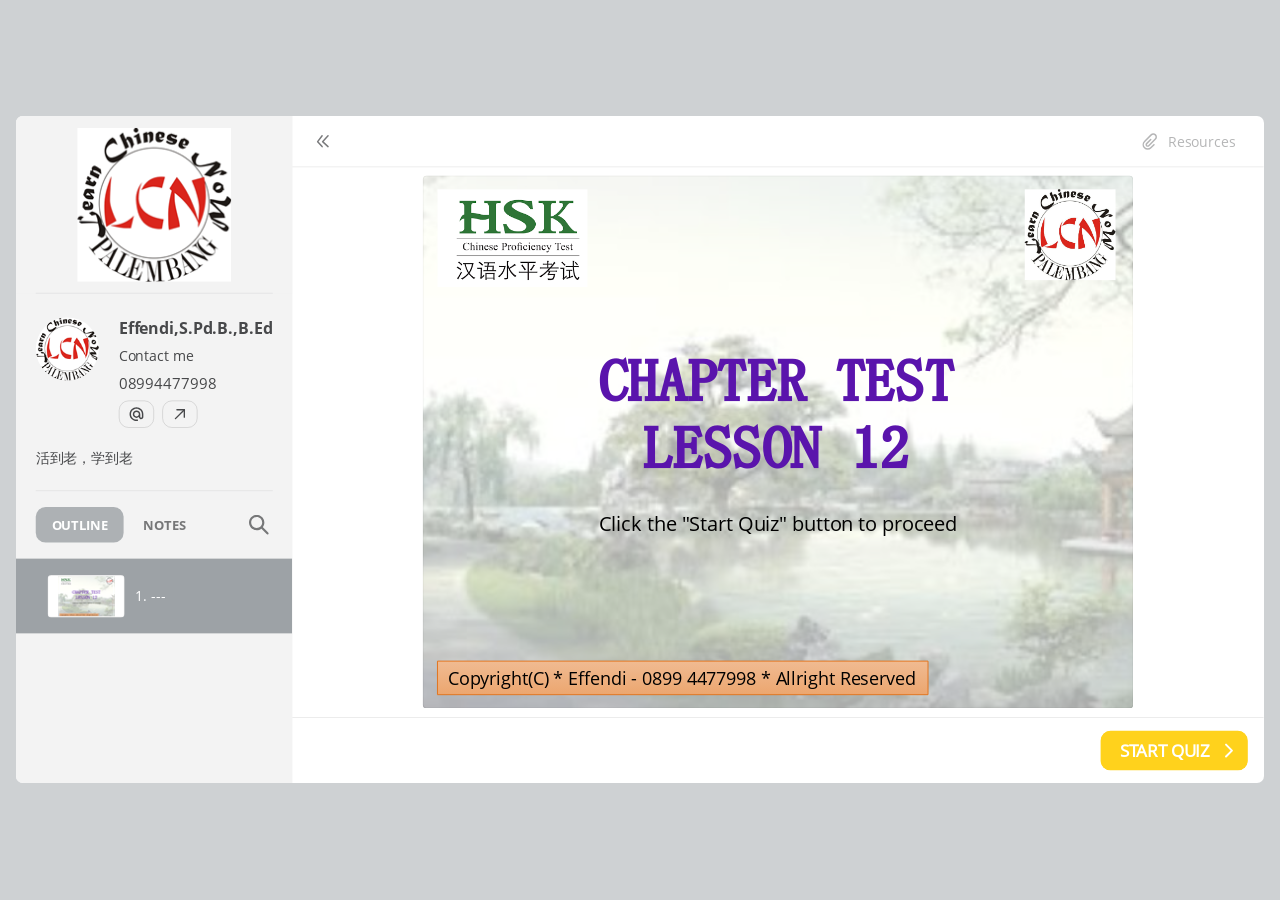
==== index.html @ 7f415748 "Add files via upload" ====
<!DOCTYPE html>
<!-- Created with iSpring --><!-- 1256 616 --><!--version 11.7.0.5 --><!--type html --><!--mainFolder ./ -->
<html style=background-color:#ced1d3;>
<head>
    <meta http-equiv="Content-Type" content="text/html;charset=utf-8"/><meta name="viewport" content="width=device-width,initial-scale=1,minimum-scale=1,maximum-scale=1,user-scalable=no"/><meta name="format-detection" content="telephone=no"/><meta name="apple-mobile-web-app-capable" content="yes"/><meta name="apple-mobile-web-app-status-bar-style" content="black"/><meta http-equiv="X-UA-Compatible" content="IE=edge"/><meta name="msapplication-tap-highlight" content="no"/><title>CHAPTER TEST 12</title><link rel="apple-touch-icon-precomposed" href="data/apple-touch-icon.png"/><link rel="shortcut icon" type="image/ico" href="data/favicon.ico"/><style>body {background-color:#ced1d3;}#spr0_45875804 {display:none;}</style>
    
    
    <style>
		#playerView {
			position:absolute;
			-webkit-tap-highlight-color:rgba(0,0,0,0);
			-webkit-user-select:none;
			-moz-user-select:none;
			-webkit-touch-callout:none;
			-webkit-user-drag:none;
		}
		#playerView * {
			position:absolute;
		}
		#preloader {
			width: 50px;
			height: 50px;
			position: absolute;
			top: 0;
			left: 0;
			bottom: 0;
			right: 0;
			margin: auto;
			border-radius: 10px;
			background-color: rgba(0, 0, 0, 0.5);
		}

		#preloader::after {
			content: '';
			position: absolute;
			background: url([data-uri]);
			background-size: cover;
			top: 0;
			left: 0;
			bottom: 0;
			right: 0;
			animation: preloader_spin 1s infinite linear;
			-webkit-animation: preloader_spin 1s infinite linear;
		}

		@keyframes preloader_spin { 0% {transform: rotate(0deg);} 100% {transform: rotate(360deg);} }
		@-webkit-keyframes preloader_spin { 0% {-webkit-transform: rotate(0deg);} 100% {-webkit-transform: rotate(360deg);}}
    </style>
</head>
<body>
	<div id="preloader"></div>
	<script src="data/browsersupport.js?4D5C2E0C"></script>
	<script src="data/player.js?4D5C2E0C"></script>
    <div id="content"></div>
    <div id="spr0_45875804"></div>
    <script>
		document.addEventListener("DOMContentLoaded", () => (function(startup){
			function start(savedPresentationState)
			{
				var presInfo = "eNq1Wd1y4sgVfhWVUnNnM4DBgHORSEKMVZYRi4Q9k90pqpEa6LWQGKmF1+uiavcuF3mOvUtVLnKXPE2qNpW7vEJOd0sgIX5s72TGNlb316e/89un5WeZyFfyc7fZ6V42G7XzXutCPW+0q+p557KqnzfUhqY1e0q70e2s5TOZAli7VgaOPpQc3XakWh1GXTZ8bd9cSI4Fj4/yFSw+k+fyVbMBny7MumGE7WU0brcvO+1aA1DLlXxVr9Yuz+SEUSBxnBCKx7VapVWpjpu/ZxD56ttnOYBZfTrFgUfO7MrAq6iVM7WiewD4ntEJA4pcKi0wDExg4N9//8evf/7bf376+b///Muvf/1F/C5oyXNKl1ffvf/u/ePjY2WSeGEwmyBSeQwjbxnhOK644QKgGKC+GyyRjxcTFMz+OFsg4qeTwEqutjudRqPV6nTaMDKQr565HT1E0Xfvl/OQhrXKMpilxmhwW3Qa6zNZY1C/iPfDWR5ea15yPHyuX8WaeWE88VHwIK/Xn7kW3HrP8gP7AY80SvCZjDZmXS5hWcwfAXJR576aIj/GfJj/tv68PhPoIC6gG8fRyyL64oRsmkfXTqCXx9FMzS14WiRyycHCEmXJfhHcPA5e5cHt45zjfTQOo/EeHofR0wK6cwI9KaBbx9GrpIA+oeXKy6PT7D+IpgXerep+awNcXhQimEV6DEHOk/GZBbQY93ej4EyOWLjIax71z/I0k7rO9o2ZrC9A44uaZuVmXSqKEwXAlM3z/diSgMmc5p6YyC80W75cbtL7S0J+XProCUeV7+M0TeHDYHX3Qm+rarXbOq82qp3zRq1WPVd7F3UovnqrWtfUhtJrr4WNctJqQpBTLCN0vpjkykirzatI4wJ4eRtlwEJVbrUqrw/[base64]/zJGiQ9s1kjp2HgWYmlklNg0dti0OrVqLU+mWe1km6NdhLeLyEcGCG/u7C7ZeEEmoe+VaDS/Oo1tjIBQflBP4FzH0RB5JIG8r7GqGPphFPNSFxMPq8h9mEVhEnhsiE8C+d/1Lth/oBwukUvoE6w9E1kJmlmm0eVlkAnQoa/BAd3KUVxKVrggrdNV6srlm6RdhyscFYTpNb2u118hzME/0IKERqvRbiivlLBHrR7/90o5ZYVeTseE7u63OGyJZoccrundWvfken70HGLwEmsICW/zyDIiCxQ9qQmlYXCQRLde094maI9n1FZX67xKGs+330qJC/kadEqGfpmTdkWUqbxITozdMPBOu+y3iHpJOlUrL5C4z3FvIHbIdW8i9bY82SPkTUVnzQ6LgEahP0AB5hfNAK3IDFESBrehx6CTJ9uHwsRO/GUUztgNUkV8JxygiY+97JheCHzM0A5ZYJ8E/FoyDx9NNMH+pslekZjAwqy5FhBNE7pse3IY7INi2XDa6MOolVAuO48cQNUZoCTGeSAbnEAcDRHFe6QPIrwqSx/iRxJ4+RGufz9ZTHAUl8atwH8qC2H6R4XN7kI/WWBNWPugJaYw30ML4j/tNFsLEpD4gQRaEtNwQX7kHtIzB6T7hMIwG1/OyWzuwze9I/gRezrsTfBGhUXiU+LjFd7QCbiOO7AYo8idb+5Sc8AEiGTeZN4DK2y2ZKoq1MRTmjcHO9Xyz/2Q4nivS3POg0iDAxVHRjAN907cwcbhRvmNLVNalFB/y2vCXcQucTIUvgc4oMKQ394Rpcids6M7Zn1aistUSGW7YRLFENQg8a7gsrx6B3hAWsaERYdcq9RY8hqMz0AdK5qm27ahmvpYGRrK2FRU3RyrinYzdqyxqn8w+rDoQyhR+JpjaYJnJAhIMJPCKR/gmcZeKB2UZTmOdTseKH3dBFFqCLotJJa9Rxb1lTvjg+IYVn+sjmB934al/U1VkDJLHhFh645j9D+whYrrQsEgE+JDBYJGmVJQ4PhiqEw6K1GntHOswUY1J1zu12vUNSxQaTgUGvGVjFbikVAKUBRxpUrrckbo6x+d1BLMEKxeH0EPhvrdFs0qDAmTsr72jdEf632Fc0yHDdNwPo1vLa69SG0pdiMMRSDCCM4ciVfYY6L61vBWMTMZXRK/Sghwt/W+ow/Hg2vLsQR/kWoSf0tZXsZ8Ne6Prd5Ys0Z9J3Ob9O6bkW4L841uVX34jsXsO8dygF02Zb8rybsDcfvcxTP9iLvuFWB9qwxvhCLaUIeB7vjecK7ZO1/QnGJPeiR0LhEbeh/IIbxCfiIiOstQIdVxFO36Fuww7lraiP9ij1THcExu09BNWLEogXsGs8cW2IPSWgIZt8qHAmpAXJpEZaBp9G/yOJMEDyWQsFYOJQoih2VlRBkM0nDcGJN1VgKkaWMQNAL39dhxM53uDLMQtoLiYLaXKOFiyuo7Q8sUyTjWTMsG22vKgDv5GFT/aIDhRiYkPbhMZ9vpPxAqTRPfT6N237Liit5xMEtfxoF97Jm2Rg7YmimU/bYHxJKaOYt97Jke6gNT+QSAIWaXn30QkSg8R/[base64]/AtfHOddU37pQ541A2yaEsLpmLb99awy3mzeomkJYpj9jeXgsHzJhHrjb5mges0Jy/DYdBsPRiNBC6YHbs0WwN7KtwjqcOBX9e6Hzsi2JmvF9Aogj8XSx9TzPcmjBhyxSGOpyE43sdwrnNvwSY8ClLH3EJlZaVKtT5CJLH8scoT1g1Lm5vyxCedpT37yadyxyMEZhZOm6h0EYsO/0lCvFdgNuKHJoyseN8qmMWVfdJsHY6TvmMo5qEYF4tBe/40Iys4CvkVLpXHcpdXSzhzdFHj0trFon2JsZfiwEl6l8XBNyPjT+OeAgW/u8/w6EkKQiohb4UCl7VtLruXSE8w5xGPzzHfcjrs/byEaJqBaVUAkfrHd5W92xbS+pDboafFiyU9tQMzU8ry8GYsKg/v9BJFjm1ja9C5DKFF+zrmjAlcakS9eaFRNwRebdiTe71I71eY+G0bph2dZpmmMoByqBosnW24tUD2x/EuToeSz+sl+xN2afIjnETdvIhFmDUvW1TfAj49XjRCadtB8mvcDvReV23DYafvPZ7EhKayePC9vLDx2DtV0U5k93a6q/eUkenwEa5DtECpJYA3O4FT/qIGFQneh4nv8dj0yQOvQ6A/HNLl83AawVWMjfoozrwpyt0fxGabEHm5IXIRcsoctq4MtWuwRV/jTaHGosYvzIEfmcKmY29aR3DoAlF3DvV0yt/y5fGiS8nMlxK1xduDPG5XqBiW0uGrPViIJ5Yo/FSBOh5s+8kSjG27kfytuIxQuLN9TvFps2yXQiGZ8BcG8S5upzd2FFVQ2dqEE9tMpm3kZrrQVjoGhM/X6aeQqEKLkN1GKpl4oJz6YXtPsHlnGodJ5Gbq5YHs2gSpyJsbQN7ytyNS9npkB5x5IdfS56dz3XT6QqcE2SZ/WiT2VQgHevtN92taSle0hGaIPDDGv376RcDEBSjNDAhX8ZwL1hW/EK3X/wNt8lYL";
				PresentationPlayer.start(presInfo, "content", "playerView", onPlayerInit, savedPresentationState);
				function onPlayerInit(player)
				{
					(function(player){
	(function(player)
{
	function findConnector(win)
	{
		var retries = 0;
		while (!win.ispringPresentationConnector && win.parent && win.parent != win)
		{
			++retries;
			if (retries > 7)
			{
				return null;
			}

			win = win.parent;
		}
		return win.ispringPresentationConnector;
	}

	function getConnector()
	{
		var api = findConnector(window);
		if (!api && window.opener && (typeof(window.opener) != "undefined"))
		{
			api = findConnector(window.opener);
		}
		return api;
	}

	try
	{
		var connector = getConnector();
		if (connector)
		{
			connector.register(player);
		}
	}
	catch (e) {}
})(player);

})(player);

					var preloader = document.getElementById("preloader");
					preloader.parentNode.removeChild(preloader);
				}
			}

			if (startup)
				startup(start);
			else
				start();
		})());
    </script>
</body>
</html>
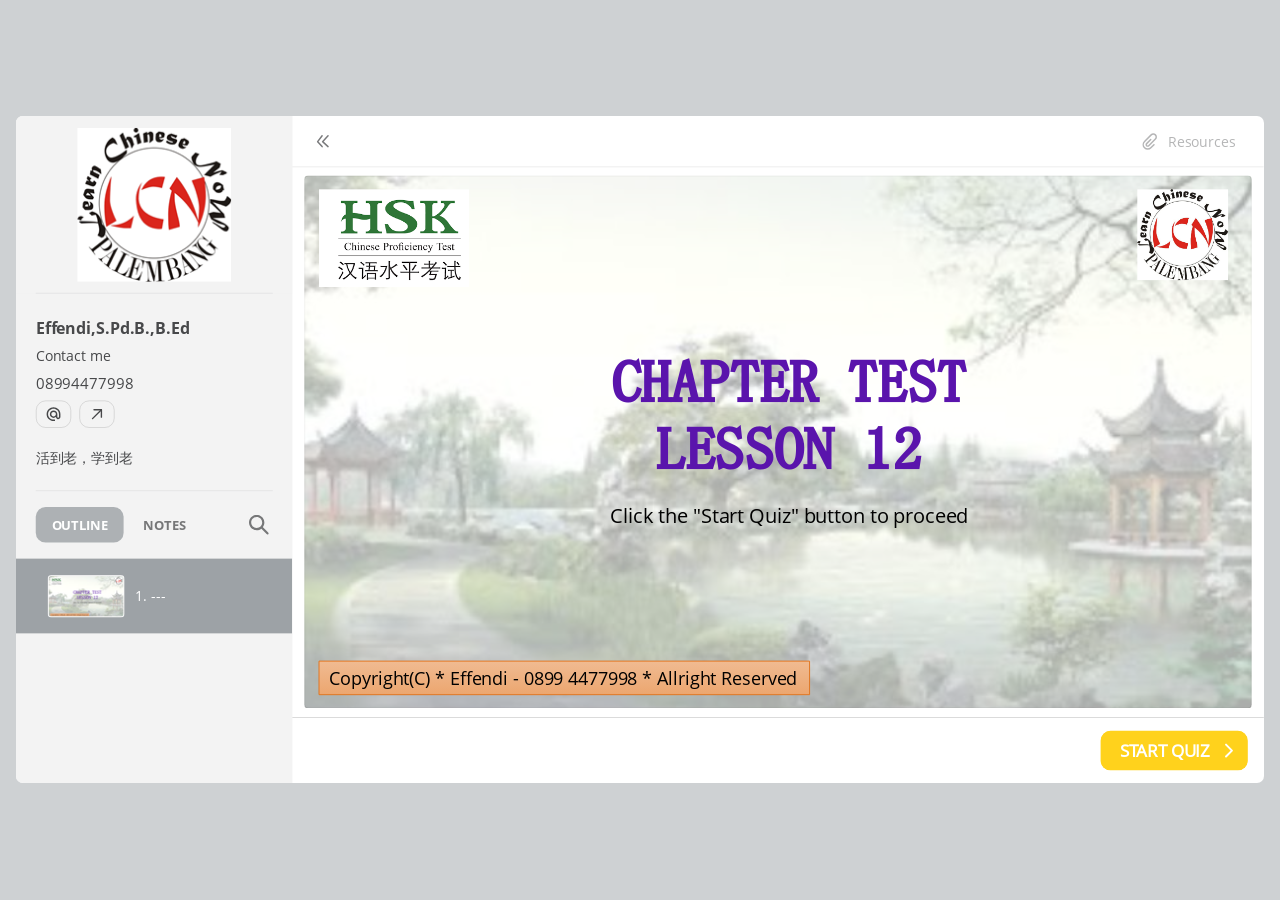
==== commit 02732136: "Add files via upload" ====
--- a/index.html
+++ b/index.html
@@ -2,7 +2,7 @@
 <!-- Created with iSpring --><!-- 1256 616 --><!--version 11.7.0.5 --><!--type html --><!--mainFolder ./ -->
 <html style=background-color:#ced1d3;>
 <head>
-    <meta http-equiv="Content-Type" content="text/html;charset=utf-8"/><meta name="viewport" content="width=device-width,initial-scale=1,minimum-scale=1,maximum-scale=1,user-scalable=no"/><meta name="format-detection" content="telephone=no"/><meta name="apple-mobile-web-app-capable" content="yes"/><meta name="apple-mobile-web-app-status-bar-style" content="black"/><meta http-equiv="X-UA-Compatible" content="IE=edge"/><meta name="msapplication-tap-highlight" content="no"/><title>CHAPTER TEST 12</title><link rel="apple-touch-icon-precomposed" href="data/apple-touch-icon.png"/><link rel="shortcut icon" type="image/ico" href="data/favicon.ico"/><style>body {background-color:#ced1d3;}#spr0_45875804 {display:none;}</style>
+    <meta http-equiv="Content-Type" content="text/html;charset=utf-8"/><meta name="viewport" content="width=device-width,initial-scale=1,minimum-scale=1,maximum-scale=1,user-scalable=no"/><meta name="format-detection" content="telephone=no"/><meta name="apple-mobile-web-app-capable" content="yes"/><meta name="apple-mobile-web-app-status-bar-style" content="black"/><meta http-equiv="X-UA-Compatible" content="IE=edge"/><meta name="msapplication-tap-highlight" content="no"/><title>CHAPTER TEST 12</title><link rel="apple-touch-icon-precomposed" href="data/apple-touch-icon.png"/><link rel="shortcut icon" type="image/ico" href="data/favicon.ico"/><style>body {background-color:#ced1d3;}#spr0_4dc2e122 {display:none;}</style>
     
     
     <style>
@@ -49,15 +49,15 @@
 </head>
 <body>
 	<div id="preloader"></div>
-	<script src="data/browsersupport.js?4D5C2E0C"></script>
-	<script src="data/player.js?4D5C2E0C"></script>
+	<script src="data/browsersupport.js?5E1FF1C6"></script>
+	<script src="data/player.js?5E1FF1C6"></script>
     <div id="content"></div>
-    <div id="spr0_45875804"></div>
+    <div id="spr0_4dc2e122"></div>
     <script>
 		document.addEventListener("DOMContentLoaded", () => (function(startup){
 			function start(savedPresentationState)
 			{
-				var presInfo = "eNq1Wd1y4sgVfhWVUnNnM4DBgHORSEKMVZYRi4Q9k90pqpEa6LWQGKmF1+uiavcuF3mOvUtVLnKXPE2qNpW7vEJOd0sgIX5s72TGNlb316e/89un5WeZyFfyc7fZ6V42G7XzXutCPW+0q+p557KqnzfUhqY1e0q70e2s5TOZAli7VgaOPpQc3XakWh1GXTZ8bd9cSI4Fj4/yFSw+k+fyVbMBny7MumGE7WU0brcvO+1aA1DLlXxVr9Yuz+SEUSBxnBCKx7VapVWpjpu/ZxD56ttnOYBZfTrFgUfO7MrAq6iVM7WiewD4ntEJA4pcKi0wDExg4N9//8evf/7bf376+b///Muvf/1F/C5oyXNKl1ffvf/u/ePjY2WSeGEwmyBSeQwjbxnhOK644QKgGKC+GyyRjxcTFMz+OFsg4qeTwEqutjudRqPV6nTaMDKQr565HT1E0Xfvl/OQhrXKMpilxmhwW3Qa6zNZY1C/iPfDWR5ea15yPHyuX8WaeWE88VHwIK/Xn7kW3HrP8gP7AY80SvCZjDZmXS5hWcwfAXJR576aIj/GfJj/tv68PhPoIC6gG8fRyyL64oRsmkfXTqCXx9FMzS14WiRyycHCEmXJfhHcPA5e5cHt45zjfTQOo/EeHofR0wK6cwI9KaBbx9GrpIA+oeXKy6PT7D+IpgXerep+awNcXhQimEV6DEHOk/GZBbQY93ej4EyOWLjIax71z/I0k7rO9o2ZrC9A44uaZuVmXSqKEwXAlM3z/diSgMmc5p6YyC80W75cbtL7S0J+XProCUeV7+M0TeHDYHX3Qm+rarXbOq82qp3zRq1WPVd7F3UovnqrWtfUhtJrr4WNctJqQpBTLCN0vpjkykirzatI4wJ4eRtlwEJVbrUqrw/[base64]/zJGiQ9s1kjp2HgWYmlklNg0dti0OrVqLU+mWe1km6NdhLeLyEcGCG/u7C7ZeEEmoe+VaDS/Oo1tjIBQflBP4FzH0RB5JIG8r7GqGPphFPNSFxMPq8h9mEVhEnhsiE8C+d/1Lth/oBwukUvoE6w9E1kJmlmm0eVlkAnQoa/BAd3KUVxKVrggrdNV6srlm6RdhyscFYTpNb2u118hzME/0IKERqvRbiivlLBHrR7/90o5ZYVeTseE7u63OGyJZoccrundWvfken70HGLwEmsICW/zyDIiCxQ9qQmlYXCQRLde094maI9n1FZX67xKGs+330qJC/kadEqGfpmTdkWUqbxITozdMPBOu+y3iHpJOlUrL5C4z3FvIHbIdW8i9bY82SPkTUVnzQ6LgEahP0AB5hfNAK3IDFESBrehx6CTJ9uHwsRO/GUUztgNUkV8JxygiY+97JheCHzM0A5ZYJ8E/FoyDx9NNMH+pslekZjAwqy5FhBNE7pse3IY7INi2XDa6MOolVAuO48cQNUZoCTGeSAbnEAcDRHFe6QPIrwqSx/iRxJ4+RGufz9ZTHAUl8atwH8qC2H6R4XN7kI/WWBNWPugJaYw30ML4j/tNFsLEpD4gQRaEtNwQX7kHtIzB6T7hMIwG1/OyWzuwze9I/gRezrsTfBGhUXiU+LjFd7QCbiOO7AYo8idb+5Sc8AEiGTeZN4DK2y2ZKoq1MRTmjcHO9Xyz/2Q4nivS3POg0iDAxVHRjAN907cwcbhRvmNLVNalFB/y2vCXcQucTIUvgc4oMKQ394Rpcids6M7Zn1aistUSGW7YRLFENQg8a7gsrx6B3hAWsaERYdcq9RY8hqMz0AdK5qm27ahmvpYGRrK2FRU3RyrinYzdqyxqn8w+rDoQyhR+JpjaYJnJAhIMJPCKR/gmcZeKB2UZTmOdTseKH3dBFFqCLotJJa9Rxb1lTvjg+IYVn+sjmB934al/U1VkDJLHhFh645j9D+whYrrQsEgE+JDBYJGmVJQ4PhiqEw6K1GntHOswUY1J1zu12vUNSxQaTgUGvGVjFbikVAKUBRxpUrrckbo6x+d1BLMEKxeH0EPhvrdFs0qDAmTsr72jdEf632Fc0yHDdNwPo1vLa69SG0pdiMMRSDCCM4ciVfYY6L61vBWMTMZXRK/Sghwt/W+ow/Hg2vLsQR/kWoSf0tZXsZ8Ne6Prd5Ys0Z9J3Ob9O6bkW4L841uVX34jsXsO8dygF02Zb8rybsDcfvcxTP9iLvuFWB9qwxvhCLaUIeB7vjecK7ZO1/QnGJPeiR0LhEbeh/IIbxCfiIiOstQIdVxFO36Fuww7lraiP9ij1THcExu09BNWLEogXsGs8cW2IPSWgIZt8qHAmpAXJpEZaBp9G/yOJMEDyWQsFYOJQoih2VlRBkM0nDcGJN1VgKkaWMQNAL39dhxM53uDLMQtoLiYLaXKOFiyuo7Q8sUyTjWTMsG22vKgDv5GFT/aIDhRiYkPbhMZ9vpPxAqTRPfT6N237Liit5xMEtfxoF97Jm2Rg7YmimU/bYHxJKaOYt97Jke6gNT+QSAIWaXn30QkSg8R/[base64]/AtfHOddU37pQ541A2yaEsLpmLb99awy3mzeomkJYpj9jeXgsHzJhHrjb5mges0Jy/DYdBsPRiNBC6YHbs0WwN7KtwjqcOBX9e6Hzsi2JmvF9Aogj8XSx9TzPcmjBhyxSGOpyE43sdwrnNvwSY8ClLH3EJlZaVKtT5CJLH8scoT1g1Lm5vyxCedpT37yadyxyMEZhZOm6h0EYsO/0lCvFdgNuKHJoyseN8qmMWVfdJsHY6TvmMo5qEYF4tBe/40Iys4CvkVLpXHcpdXSzhzdFHj0trFon2JsZfiwEl6l8XBNyPjT+OeAgW/u8/w6EkKQiohb4UCl7VtLruXSE8w5xGPzzHfcjrs/byEaJqBaVUAkfrHd5W92xbS+pDboafFiyU9tQMzU8ry8GYsKg/v9BJFjm1ja9C5DKFF+zrmjAlcakS9eaFRNwRebdiTe71I71eY+G0bph2dZpmmMoByqBosnW24tUD2x/EuToeSz+sl+xN2afIjnETdvIhFmDUvW1TfAj49XjRCadtB8mvcDvReV23DYafvPZ7EhKayePC9vLDx2DtV0U5k93a6q/eUkenwEa5DtECpJYA3O4FT/qIGFQneh4nv8dj0yQOvQ6A/HNLl83AawVWMjfoozrwpyt0fxGabEHm5IXIRcsoctq4MtWuwRV/jTaHGosYvzIEfmcKmY29aR3DoAlF3DvV0yt/y5fGiS8nMlxK1xduDPG5XqBiW0uGrPViIJ5Yo/FSBOh5s+8kSjG27kfytuIxQuLN9TvFps2yXQiGZ8BcG8S5upzd2FFVQ2dqEE9tMpm3kZrrQVjoGhM/X6aeQqEKLkN1GKpl4oJz6YXtPsHlnGodJ5Gbq5YHs2gSpyJsbQN7ytyNS9npkB5x5IdfS56dz3XT6QqcE2SZ/WiT2VQgHevtN92taSle0hGaIPDDGv376RcDEBSjNDAhX8ZwL1hW/EK3X/wNt8lYL";
+				var presInfo = "eNq1Wcty47gV/RUWU72zNaKsp7NIKIpqs0yLGpGyuzPTpYJISEJMkWoSlEfT5arJLot8x+xSlUV2ydekalLZ5RdyAZASKephezrdbUsEDi7OfeKC/UUm8rX85aqvda6a7e5lo1VrXdarNe2yozZ6l3q72WrV672q1mw/yxcyBbB2ow4dfSQ5uu1ISg1GXTZ8Y99eSY4Fj0/ydadZvZAX8nWjDp8uzLphhO1VNFFqrZbSaCkAW63l61pVaV7ICeNA4jghFE8UpdKqVCeN3zKIfP3dFzmAWX02w4FHLuzK0Kt0Kxfdiu4B4I+MTxhQ5FJpiWFgCgP//vs/fvnz3/7z05/++8+//PLXn8V3wUteULq6/v6b77+ZElrxN99/47vBCvl4OUXBHDAYMPmh38+XiPgVN1wKOnK13enU661Wp9OWnz9dyJp8/UX22S+mhIcoApnhPKysuDzYU2k0uS3g83lHIj7FgtlzMvVR8Cg/c07cCF/kR/YLHmmU4AsZba2zWsGimD8C5KrGbT5Dfoz5MP/2/On5QqCDuICun0aviuirM7JpHq2cQa9Oo5maO/CsSKTJwcISZcl+Edw4DV7nwe3TnONDNI6j8QEex9GzArpzBj0toFun0eukgD6j5drLo9MsPoqmBd6t6mFrA1xeFiKYxXksPz/z1PrCAlqM+/tRcCFHLLhYNiCGnGVSn7N9YybrM9D43E2TcbsuFcWJAmDG5vl+NJM5yz0xkZ9ptny12mb154T8uPLRBkeVP8ZpksKHweun3u52q73WZbVe7VzWFaV62e1f1S47Tb0FxbRbV/u8fsYFaYoQ5BSrB10sp8qufLTavHrUr4CXt1UGLFTlVqvy+vAd16haqVYVbqF6pVXvtOoNpdaus5Jew5eKwsrVclsz3AXUGmyiTZjQQqmlmxULWqjOcj/xfZl77hM3UooY9gOZU5CtFQ4kG/GKksB8qsIsoNXKUzibybBOhcyuVJvtdr3VbDRrkAI9RrXWqXWa7VaD890DeEXAHB6zUIO9p2c3V77y5vxc4dVox4KcZVH76ixIicX0PI2r/5cxSnxgs3pKx8bzEEtjo8Smvsem1VGqSp5Mo9rJNkf7CG8fkY8MEN7Y212y8ZJMQ98r0Wh8dRq7GAGh/KCehpGHoxHySAJ5r7CqGPphFPNSFxMPd5H7OI/CJPDYEJ8E8r/pX7G/QDlcIZfQDay9EFkJmlmm0eNlkAnQoWXAAd3JUV1K1rggrdNTa2rzTdJuwjWOCsJ0Ra/ptVcIc/APtCCh3qq36+orJRxQq8//vFJOWaGX0zGhqfs1Dluh+TGHa3pP6Z1dz4+eYwxeYg0h4W0eWUVkiaJNN6E0DI6S6NUU7W2CDnim2+ppnVdJ4/n2aylxIV+DTsnQL3PSvogylRfJibEbBt55l/0aUS9Jp2rlBRIPOe4NxI657k2k3pYnB4S8qeg8s8MioFHoD1GA+f0yQGsyR5SEwV3oMeh0Y/tQmNiJv4rCeYTjuIv4TjhAUx972TG9FPiYoR2yxD4J+LVkET6ZaIr9bZO9JjGBhVlzLSCaJnTZ9eQwOADFsuG00YdRK6Fcdh45hKozREmM80A2OIU4GiGKD0gfRnhdlj7CTyTw8iNc/0GynOIoLo1bgb8pC2H6R4XN7kM/WWJNWPuoJWYw30dL4m/2mq0lCUj8SAItiWm4JD9yD+mZA9J9QmGYrS8XZL7w4YfeE/yEPR32JnirwjLxKfHxGm/pBFzHPViMUeQutnepBWACRDJvMu+BFbZbMlVVauIZzZuDnWr550FIcXzQpTnnQaTBgYojI5iFByfuYeNwq/zWliktSqi/[base64]/YOTWoIZgtXrE+jhSL/foVmFIWFS1te+NQYTfaByjumwYRrOx8mdxbUXqS3FboShCEQYwZkj8Qp7StTAGt2pZiajR+JXCQHutj5w9NFkeGM5luAvUk1aLUIalpcxX00GE6s/0azxwMncJr37dqzbwnzju64+esdi9p1jOcAum7LfleTdg7hD7uKZfsJdDyqwvlNHt0IRbaTDQG/yYDg37NUtaE6xJz0RupCIDb0P5BBeIz8REZ1lqJDqOKp2cwd2mPQsbcy/2OOuYzgmt2noJqxYlMB9g9ljB+xDaS2BjDv1fQE1JC5NojLQNAa3eZxJgscSSFgrhxIFkcOyMqIOh2k4bo3JOisB0rQJCBqD+/rsuJnN9oZZCFtBcTDbS5RwMWUNnJFlimScaKZlg+01dcidfAqqfzDAcGMTkh5cprPt9B8IlWaJ76dRe2hZcUX/NJilL+PAPg5MW2MHbM0Uyr4dALGkZs5iHwemR/rQVD8CYITZ5ecQRCQKzxF9BMh3aeaUkoOPZ5lRlHFvmRCO2SBzN28pUuh4NOKhyuUaNpQCB6B3Q1OHTADwxzCRFmiN2WmyhnaAnyAQyCRKDxI2wZpBEiSpzJ51p0I2QVVwRobGvMnyO4yizQVfjRK6CCOQGkueKDUeF83Si82vRPUQSQb/6IIAMlwiElTSHUbqAxwUEKiWaUMR62UjvAJ6Ui9CTNpB8Ei1uSn1CMU4OgqZqKaZoSTV9w8Bb4z3Nyb8CN/cZF3TYalDHnXDLNrSgqna9oM16nHerF4iaYXi+AnuCgWD500i1hsDzQLXaU5ehsOg2XowGglcMDt2abYG9lS5R1KHA7+e9TBxRLAzXy+hUQR/Llc+ppjvTRgx5IpDHM9CcLyP4Vzn3oJNeBSkjrmDyspKVdf6AJHE8scqT1i3LG1uyxMfdZb27Defyh2PEJhZOG2j0kUsOvyNhHivwGzED00YWfO+VTCLK4ek2TocJwPHUM1jMS4Wg/b8aU7WcBTyK1wqj+Uur5Zw5uiixqW1i0X7CmMvxYGT9B6Lg2/Hxh8mfRUKfu+Q4dFGCkIqIW+NApe1bS67l0gbmPOIx+eYbzkd9n5eQjTNwLQqgEj9w7vKwW0LaX3M7dDT4uWKntuBmSlleXwzFpXHd3qJIqe2sTXoXEbQon0dc8YELjWi3rzQqFsCrzbs2b1epPcrTPy2DdOOTrNMUx1COewaLJ1tuLVA9sfxPk6Hks/rJfsP6dLkBziJenkRyzBrXnaogQV8+rxohNKug+TXuD3og961DYedvg94GhOayuLB9/LCxmPvXEU7k9276Z7eV8emw0e4DtESpZYA3uwETvmLGlQk+BAmvsdj0yePvA6B/nBIl8/DWQRXMTbqozjzpih3vxObbUPk5YbIRcg5c9i6OtJuwBYDjTeFGosavzAHfmQKm469bR3BoUtE3QXU0xl/y5fHiy4lM19K1BZvD/K4faFiWEqHrw9gIZ5YovBTBep4sOsnSzC27Vbyd+IyQuHO9inFp82yXQqFZMpfGMT7uL3e2FG7gsrOJpzYdjJtI7fThbbSMSB8vk4/hUQVWobsNlLJxAPl1A+7e4LNO9M4TCI3Uy8PZNcmSEXe3ADyjr8dkbLXI3vgzAu5lj4/neum0xc6Jcgu+dMicahCONDbb7tf01J7oiU0Q+SBMf71088CJi5AaWZAuIrnXLCu+YXo+fl/dvZEJw==";
 				PresentationPlayer.start(presInfo, "content", "playerView", onPlayerInit, savedPresentationState);
 				function onPlayerInit(player)
 				{
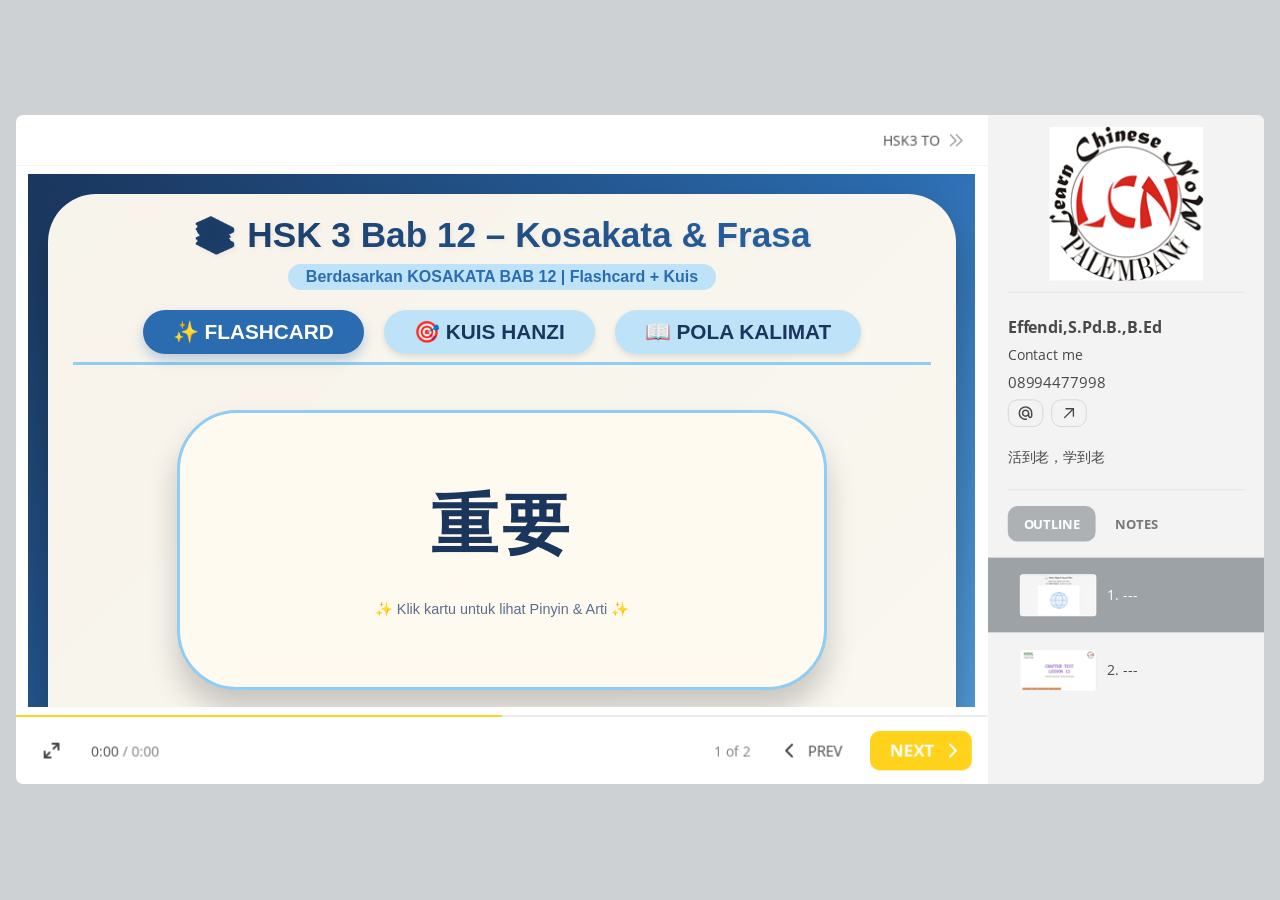
==== commit c90fd700: "Add files via upload" ====
--- a/index.html
+++ b/index.html
@@ -1,8 +1,8 @@
 <!DOCTYPE html>
-<!-- Created with iSpring --><!-- 1256 616 --><!--version 11.7.0.5 --><!--type html --><!--mainFolder ./ -->
+<!-- Created with iSpring --><!-- 1256 684 --><!--version 11.7.0.5 --><!--type html --><!--mainFolder ./ -->
 <html style=background-color:#ced1d3;>
 <head>
-    <meta http-equiv="Content-Type" content="text/html;charset=utf-8"/><meta name="viewport" content="width=device-width,initial-scale=1,minimum-scale=1,maximum-scale=1,user-scalable=no"/><meta name="format-detection" content="telephone=no"/><meta name="apple-mobile-web-app-capable" content="yes"/><meta name="apple-mobile-web-app-status-bar-style" content="black"/><meta http-equiv="X-UA-Compatible" content="IE=edge"/><meta name="msapplication-tap-highlight" content="no"/><title>CHAPTER TEST 12</title><link rel="apple-touch-icon-precomposed" href="data/apple-touch-icon.png"/><link rel="shortcut icon" type="image/ico" href="data/favicon.ico"/><style>body {background-color:#ced1d3;}#spr0_4dc2e122 {display:none;}</style>
+    <meta http-equiv="Content-Type" content="text/html;charset=utf-8"/><meta name="viewport" content="width=device-width,initial-scale=1,minimum-scale=1,maximum-scale=1,user-scalable=no"/><meta name="format-detection" content="telephone=no"/><meta name="apple-mobile-web-app-capable" content="yes"/><meta name="apple-mobile-web-app-status-bar-style" content="black"/><meta http-equiv="X-UA-Compatible" content="IE=edge"/><meta name="msapplication-tap-highlight" content="no"/><title>HSK3 BAB 12</title><link rel="apple-touch-icon-precomposed" href="data/apple-touch-icon.png"/><link rel="shortcut icon" type="image/ico" href="data/favicon.ico"/><style>body {background-color:#ced1d3;}#spr0_31853f {display:none;}</style>
     
     
     <style>
@@ -49,15 +49,15 @@
 </head>
 <body>
 	<div id="preloader"></div>
-	<script src="data/browsersupport.js?5E1FF1C6"></script>
-	<script src="data/player.js?5E1FF1C6"></script>
+	<script src="data/browsersupport.js?F86D7320"></script>
+	<script src="data/player.js?F86D7320"></script>
     <div id="content"></div>
-    <div id="spr0_4dc2e122"></div>
+    <div id="spr0_31853f"></div>
     <script>
 		document.addEventListener("DOMContentLoaded", () => (function(startup){
 			function start(savedPresentationState)
 			{
-				var presInfo = "eNq1Wcty47gV/RUWU72zNaKsp7NIKIpqs0yLGpGyuzPTpYJISEJMkWoSlEfT5arJLot8x+xSlUV2ydekalLZ5RdyAZASKephezrdbUsEDi7OfeKC/UUm8rX85aqvda6a7e5lo1VrXdarNe2yozZ6l3q72WrV672q1mw/yxcyBbB2ow4dfSQ5uu1ISg1GXTZ8Y99eSY4Fj0/ydadZvZAX8nWjDp8uzLphhO1VNFFqrZbSaCkAW63l61pVaV7ICeNA4jghFE8UpdKqVCeN3zKIfP3dFzmAWX02w4FHLuzK0Kt0Kxfdiu4B4I+MTxhQ5FJpiWFgCgP//vs/fvnz3/7z05/++8+//PLXn8V3wUteULq6/v6b77+ZElrxN99/47vBCvl4OUXBHDAYMPmh38+XiPgVN1wKOnK13enU661Wp9OWnz9dyJp8/UX22S+mhIcoApnhPKysuDzYU2k0uS3g83lHIj7FgtlzMvVR8Cg/c07cCF/kR/YLHmmU4AsZba2zWsGimD8C5KrGbT5Dfoz5MP/2/On5QqCDuICun0aviuirM7JpHq2cQa9Oo5maO/CsSKTJwcISZcl+Edw4DV7nwe3TnONDNI6j8QEex9GzArpzBj0toFun0eukgD6j5drLo9MsPoqmBd6t6mFrA1xeFiKYxXksPz/z1PrCAlqM+/tRcCFHLLhYNiCGnGVSn7N9YybrM9D43E2TcbsuFcWJAmDG5vl+NJM5yz0xkZ9ptny12mb154T8uPLRBkeVP8ZpksKHweun3u52q73WZbVe7VzWFaV62e1f1S47Tb0FxbRbV/u8fsYFaYoQ5BSrB10sp8qufLTavHrUr4CXt1UGLFTlVqvy+vAd16haqVYVbqF6pVXvtOoNpdaus5Jew5eKwsrVclsz3AXUGmyiTZjQQqmlmxULWqjOcj/xfZl77hM3UooY9gOZU5CtFQ4kG/GKksB8qsIsoNXKUzibybBOhcyuVJvtdr3VbDRrkAI9RrXWqXWa7VaD890DeEXAHB6zUIO9p2c3V77y5vxc4dVox4KcZVH76ixIicX0PI2r/5cxSnxgs3pKx8bzEEtjo8Smvsem1VGqSp5Mo9rJNkf7CG8fkY8MEN7Y212y8ZJMQ98r0Wh8dRq7GAGh/KCehpGHoxHySAJ5r7CqGPphFPNSFxMPd5H7OI/CJPDYEJ8E8r/pX7G/QDlcIZfQDay9EFkJmlmm0eNlkAnQoWXAAd3JUV1K1rggrdNTa2rzTdJuwjWOCsJ0Ra/ptVcIc/APtCCh3qq36+orJRxQq8//vFJOWaGX0zGhqfs1Dluh+TGHa3pP6Z1dz4+eYwxeYg0h4W0eWUVkiaJNN6E0DI6S6NUU7W2CDnim2+ppnVdJ4/n2aylxIV+DTsnQL3PSvogylRfJibEbBt55l/0aUS9Jp2rlBRIPOe4NxI657k2k3pYnB4S8qeg8s8MioFHoD1GA+f0yQGsyR5SEwV3oMeh0Y/tQmNiJv4rCeYTjuIv4TjhAUx972TG9FPiYoR2yxD4J+LVkET6ZaIr9bZO9JjGBhVlzLSCaJnTZ9eQwOADFsuG00YdRK6Fcdh45hKozREmM80A2OIU4GiGKD0gfRnhdlj7CTyTw8iNc/0GynOIoLo1bgb8pC2H6R4XN7kM/WWJNWPuoJWYw30dL4m/2mq0lCUj8SAItiWm4JD9yD+mZA9J9QmGYrS8XZL7w4YfeE/yEPR32JnirwjLxKfHxGm/pBFzHPViMUeQutnepBWACRDJvMu+BFbZbMlVVauIZzZuDnWr550FIcXzQpTnnQaTBgYojI5iFByfuYeNwq/zWliktSqi/[base64]/YOTWoIZgtXrE+jhSL/foVmFIWFS1te+NQYTfaByjumwYRrOx8mdxbUXqS3FboShCEQYwZkj8Qp7StTAGt2pZiajR+JXCQHutj5w9NFkeGM5luAvUk1aLUIalpcxX00GE6s/0azxwMncJr37dqzbwnzju64+esdi9p1jOcAum7LfleTdg7hD7uKZfsJdDyqwvlNHt0IRbaTDQG/yYDg37NUtaE6xJz0RupCIDb0P5BBeIz8REZ1lqJDqOKp2cwd2mPQsbcy/2OOuYzgmt2noJqxYlMB9g9ljB+xDaS2BjDv1fQE1JC5NojLQNAa3eZxJgscSSFgrhxIFkcOyMqIOh2k4bo3JOisB0rQJCBqD+/rsuJnN9oZZCFtBcTDbS5RwMWUNnJFlimScaKZlg+01dcidfAqqfzDAcGMTkh5cprPt9B8IlWaJ76dRe2hZcUX/NJilL+PAPg5MW2MHbM0Uyr4dALGkZs5iHwemR/rQVD8CYITZ5ecQRCQKzxF9BMh3aeaUkoOPZ5lRlHFvmRCO2SBzN28pUuh4NOKhyuUaNpQCB6B3Q1OHTADwxzCRFmiN2WmyhnaAnyAQyCRKDxI2wZpBEiSpzJ51p0I2QVVwRobGvMnyO4yizQVfjRK6CCOQGkueKDUeF83Si82vRPUQSQb/6IIAMlwiElTSHUbqAxwUEKiWaUMR62UjvAJ6Ui9CTNpB8Ei1uSn1CMU4OgqZqKaZoSTV9w8Bb4z3Nyb8CN/cZF3TYalDHnXDLNrSgqna9oM16nHerF4iaYXi+AnuCgWD500i1hsDzQLXaU5ehsOg2XowGglcMDt2abYG9lS5R1KHA7+e9TBxRLAzXy+hUQR/Llc+ppjvTRgx5IpDHM9CcLyP4Vzn3oJNeBSkjrmDyspKVdf6AJHE8scqT1i3LG1uyxMfdZb27Defyh2PEJhZOG2j0kUsOvyNhHivwGzED00YWfO+VTCLK4ek2TocJwPHUM1jMS4Wg/b8aU7WcBTyK1wqj+Uur5Zw5uiixqW1i0X7CmMvxYGT9B6Lg2/Hxh8mfRUKfu+Q4dFGCkIqIW+NApe1bS67l0gbmPOIx+eYbzkd9n5eQjTNwLQqgEj9w7vKwW0LaX3M7dDT4uWKntuBmSlleXwzFpXHd3qJIqe2sTXoXEbQon0dc8YELjWi3rzQqFsCrzbs2b1epPcrTPy2DdOOTrNMUx1COewaLJ1tuLVA9sfxPk6Hks/rJfsP6dLkBziJenkRyzBrXnaogQV8+rxohNKug+TXuD3og961DYedvg94GhOayuLB9/LCxmPvXEU7k9276Z7eV8emw0e4DtESpZYA3uwETvmLGlQk+BAmvsdj0yePvA6B/nBIl8/DWQRXMTbqozjzpih3vxObbUPk5YbIRcg5c9i6OtJuwBYDjTeFGosavzAHfmQKm469bR3BoUtE3QXU0xl/y5fHiy4lM19K1BZvD/K4faFiWEqHrw9gIZ5YovBTBep4sOsnSzC27Vbyd+IyQuHO9inFp82yXQqFZMpfGMT7uL3e2FG7gsrOJpzYdjJtI7fThbbSMSB8vk4/hUQVWobsNlLJxAPl1A+7e4LNO9M4TCI3Uy8PZNcmSEXe3ADyjr8dkbLXI3vgzAu5lj4/neum0xc6Jcgu+dMicahCONDbb7tf01J7oiU0Q+SBMf71088CJi5AaWZAuIrnXLCu+YXo+fl/dvZEJw==";
+				var presInfo = "eNq1Wktv28gd/yoEC99sRdRb7qElKSomTItakbKTJoFAkSNr1hRHIYfyeg0Bu7ce+jn2VqCH3tpPU2CL3voV+p8ZUqLetjdNYkuc+c3//RoizzKWL+XnSqumaka1daFp5epFrdVQLrRyuXWh1BqVRs1oKp2qvpTPZQrgK+e6KmmqJikVWPFXS64Nj4/yZbtRPpen8mW9Bp8+7PokRs48HlUrtXq10gLUfCFfVspK41xOGXucJCmmaKQopWapPKr/nkHky0/PcgS7xmSCogCfO6V+UNJK51rJCADwPWzpJKKeT6UZgoUxLPz77//49c9/+89PP//3n3/59a+/iO9CLHlK6fzy87vP78aYlsKnz+9CP5p7IZqNvegeMAgwxaU/3s88HJZ8MhPiyOVWu12rNZvtdktefjmXdfnyWQ7ZL6ZE4FEPaJJ7UppzesBTqTe4KeBzuRYiOSYFM+doHHrRg7zkMnEjPMsP7Bc80jhF57K3ss58DocS/giQaoWbfOKFCeLL/Nvyy/JcoKNkA107jp5voqsnaNMiWjmBnh9HMzXX4MmmIA0OFpbYpRxuguvHwYsiuHVc5mSfGIfRaI8ch9GTDXT7BHq8gW4eRy/SDfQJLRdBEZ0l8UE03ZC7Wd5vbYDLs40IZnGeyMslT61nFtBiPdyOgnM5ZsHFssFjyElOdZnzZaRACJMVsnq13OpUWs2LckftXtSqtdpFq1ZrXBj1bq3cbtW0ll5bComzjE1CHCCl9D3zrb+96nOXu5s5TqezsbJO8maL53itCgIFK+lBj/L5Wq05f0RcXva9VC4rfLtWatbazVpdgRJcb1aaFXShKKy64Mwsn75kphPKBtnhsvhTy06LkiAMjfk30JGTSKbeHCXZkiPo3YqPp+zjQXxOxMcj4YyYLR7JqDwqg5rpSvlHonx+x+v9te2o16qr8l5QrkrdoWWVpnQWsipGuL7b3WCyMk+Q5/h5gZOyxany+d0GE6XyRiY8WhMWJ1/h3Fct8+cqvDI8j2eZU3gWYUnz0JsUnljkfaUrz85XEn9N8Y/z0HtCsQinYmA2qqquqo36RbfdVC5qWle7aLVqzYtuo1nWtGaz02x3NwOTUcvick8AVl4WgK+Nu2UWByK5+91I5pRke44iyfF4/wAXfcokmUS0XHokk4kM51So46Vyg6nVqDcqUPA6jGOlXWk3Ws06Z7sFCDYB9/CYFxbgPT7JXPnGzPkUkcdlJgU+KUXlm0uBd6QYnxaj+v8yxo48wKyWieOge4KkobkjTW1LmmZbKStFYerlds7c20YE24hiZADx+hZ3yUEzPCZhsCNG/ZuLsY4RIMrHsjGJAxQPvACnkL4K64EkJHHCK3gCjUTz/If7mKRRwJb4Jgj/u26V/QWRydzzMYVyDLlJn+ZsEnVsy+zwpscIGDAgooiu6ag+xQu0Qa3dUStq403UrsgCxRvEDMWoGJVXEHPRD3SDAnQmuFS8ksIetbr8zyvp7Cr0cnEsGOF/i8Pm3v0hh+tGB25Sp87zDnJIgpdYQ1B4m0fmMZ558ZOWUkqig0J0Kor+NkJ7PKM1O3r7VdR4vv1WkTiRbyHOjqFf5qRtEruivIhOgnwSBadd9ltIvSSdyqUXUNznuDcIdsh1bxLqbXmyh8ibis6SNYuIxiTsexHibxMib4HvPYpJdEMCBh0/Oew6wjr+PCb3MUoSzeOcUOSNQxTkbXom8HNAQCHkJFw8QyGO+F10Sh4tb4zC1c1qgRMM5/PmzhG6LjRa38NgsQfq5cvZ5Q5W7ZRy0kVkH2pP30uT3dUxhNPAo2gP+X6MFrvkB+gRR8EGkNuhl87GKE6KUL5uR+HTLhVmgLi4cEvCdIZ0YfQV9W1TTGC/681w+LQ1c81whJMHHOlpQskM/8itbOR+yKgRYZmVS6f4fhrCD73F6BEFBvDGaKXBLA0pDtGCYcVKxFXcgiXIi/3pigedAijycJis/QdWWPFkuqrUQhO6YULW3orm6BGKkr1eXS/1RUCh2IwmZO/GLXAmB41JMQ3Xgo25jxJx28weckEFaZ+kcYJcduq2SKqowQFWkIIJZhEgKyWFJarJWPa1karrhuOYmmWM1IGpjixVM6yRpurXI9ceacZ7sweH3hOJwr8pksboHkcRju4lMuEL/[base64]/0OuGsye6yBXaifOyDzRn2/[base64]/PM2OTxq1tQTjmi8zdfG7IoMPBgIcqp2s6UApcgN70LQMyAcAfSSpNvQVi3WQBPZ93EAhkHGeNhG2wwQ9HaUazY9+okE1QFdyBqTNvsvwmcfx0zk97KZ2SGKgmUiBKTcBJs/Ri+8WpT4J/dIoBSWYejkoZh4F6B40CAtW2HChinXyFV8BA6sQeo7YXPFAdbkoj9hIUH4SMVMvKUZIahvuAV+b7Kwt+hG+u8tFoP9U+j7p+Hm1ZwVQd584edLjcrF560txLkke4F2wYvGgScd7s6Ta4TneLNFwGzc+D0XDkg9mRT/MzwFPlHskcDvJ17LuRK4Kd+XoG0yD4czYPEUWcN2aCeb5o4mhCwPEhgr7OvQVMeBRkjrmByspKlWZ/gEhi+WPvbtjXLG2udzc+Gizt2W++VWiPEJh5OK2i0vdYdIRPksdnBWYj3jRhZcGHUyFZUtpHzTGgnfRcU7UOxbg4DNrzp3u8gFbIr2sZPZa7vFpCzzFEjctqF4v2OUJBhgMnGR0WB98NzT+NuioU/M4+w3tPUkSo5AULL/[base64]/lFDdoU8I6kYcBjM8QPvA6B/tCkd/vhJIarGFsNvST3pih3fxDMViHyckMUIuSUORxDHehXYIuezodCnUVNuLEHfmQKW66zGh3BoTOP+lOopxP+Rq+IF1NKbr5MUEe8IijitomKZSlbvtyDhXhiicK7CtTxaD1P7sAY2xXlT+IyQuHO9iXDZ8OysxMK6Zi/E0i2cVuzsatqQpS1Tbhgq81sjFxtb4yVrgnh823mKU9UoRlht5FSTh5Ezvywvic4fDJNSBr7uXpFILs2QSry4QaQN178ANnqEhLuAedeKIz0xe3CNJ29s9mBrJM/KxL7KoQLs/1q+rVstSNGQot4ARjjXz/9ImDiApRlBoSreC4E64JfiJbL/wFpPr4c";
 				PresentationPlayer.start(presInfo, "content", "playerView", onPlayerInit, savedPresentationState);
 				function onPlayerInit(player)
 				{
